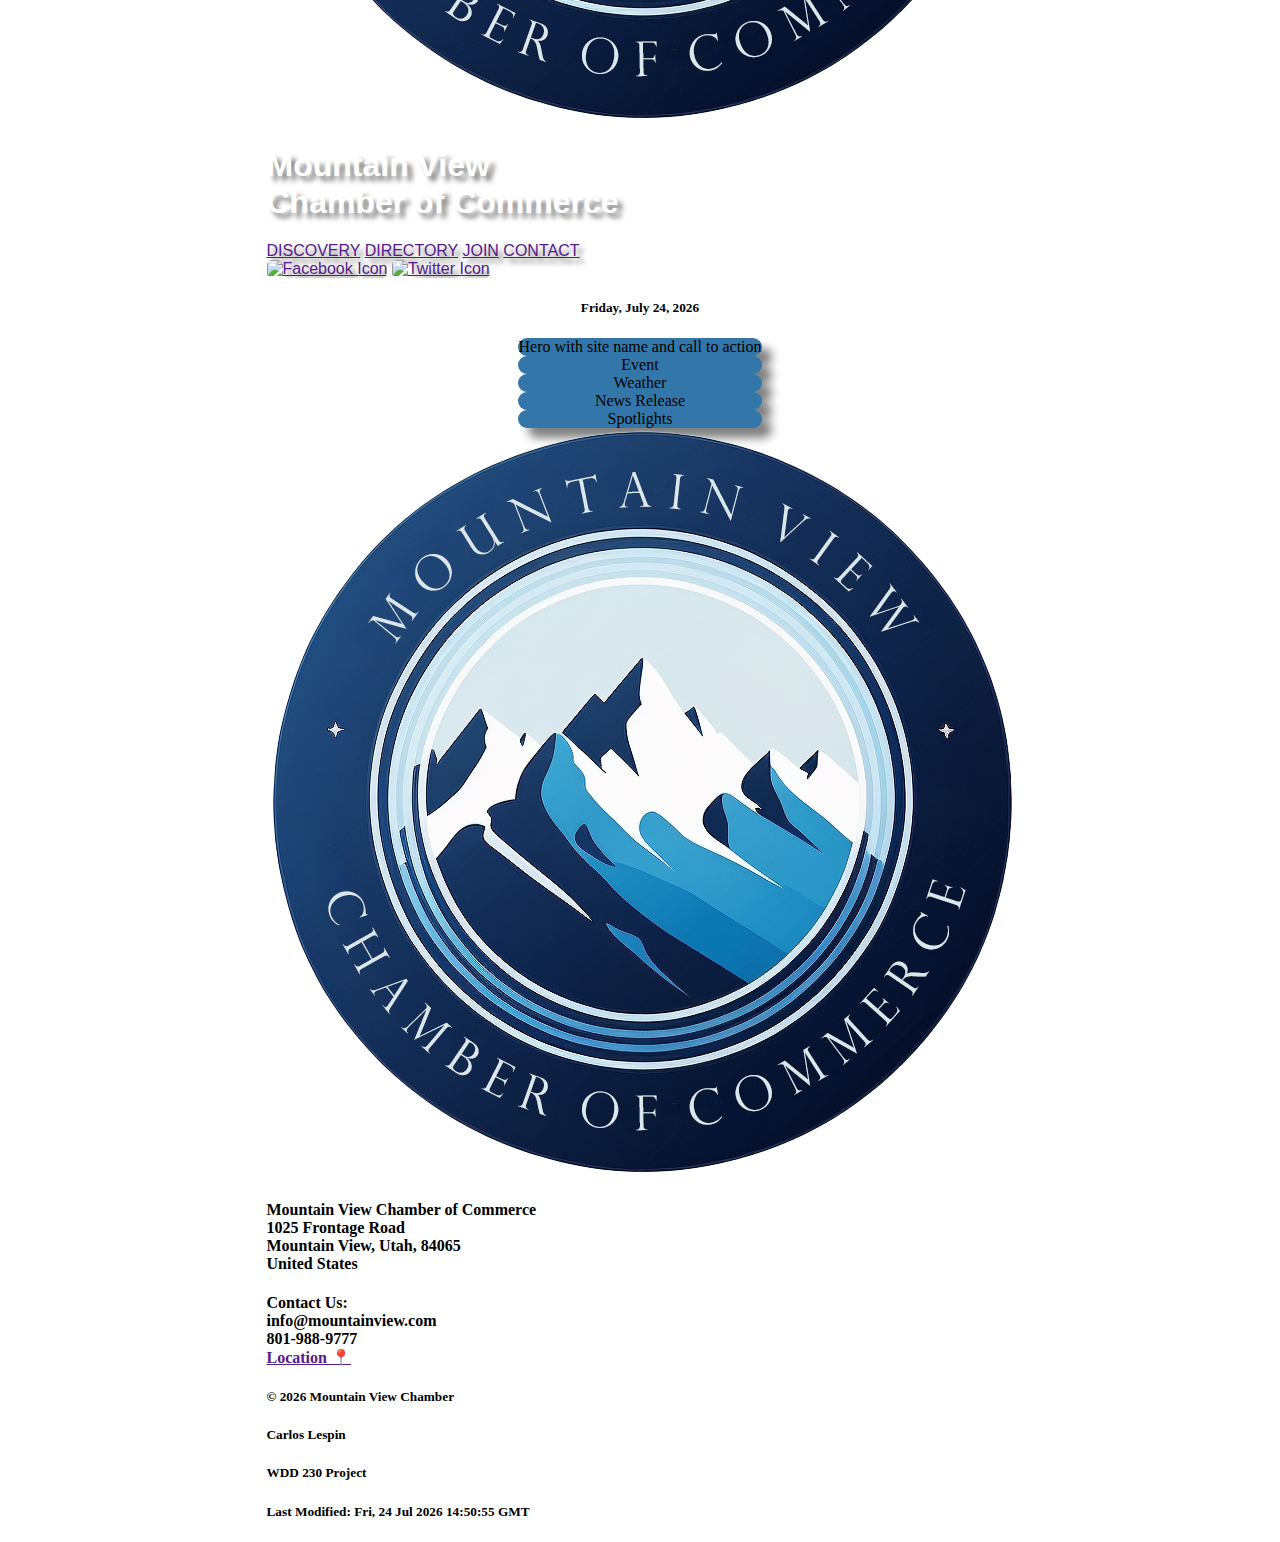
==== chamber/index.html @ de6dbce8 "alot" ====
<!DOCTYPE html>
<html lang="en">
<head>
    <meta charset="UTF-8">
    <meta http-equiv="X-UA-Compatible" content="IE=edge">
    <meta name="viewport" content="width=device-width, initial-scale=1.0">
    <title>Document</title>
    <link rel="stylesheet" href="/styles/style.css">
</head>
<body>
<header>



    <div class="logo">
        <img class="logo-icon" src="images/chamberofcommercelogo.png" alt="Mountain View Chamber of Commerce Logo">
        <div id="logo-text"><h1>Mountain View <br>Chamber of Commerce</h1></div>
    </div>

    <nav>
        <a class="nav-link" href="">DISCOVERY</a>
        <a class="nav-link" href="">DIRECTORY</a>
        <a class="nav-link" href="">JOIN</a>
        <a class="nav-link" href="">CONTACT</a>
    </nav>

    <div id="social-media-links">
        <a href=""><img class="social-media-icon" src="/images/facebook.png" alt="Facebook Icon"></a>
        <a href=""><img class="social-media-icon" src="/images/linkedin.png" alt="Twitter Icon"></a>
    </div>








</header>

<h5 id="current-date"> Something</h5>

<main>
    
    <div class="main-container">
        <div class="box" id="box1">Hero with site name and call to action</div>
        <div class="box" id="box2">Event</div>
        <div class="box" id="box3">Weather</div>
        <div class="box" id="box4">News Release</div>
        <div class="box" id="box5">Spotlights</div>
    </div>

</main>

<footer>


    <div class="footer-top">

        <div id="address-container">
            <img id="address-icon" class="logo-icon" src="images/chamberofcommercelogo.png" alt="Mountain View Chamber of Commerce Logo">
            <h4 id="address-text">Mountain View Chamber of Commerce<br>
            1025 Frontage Road <br>Mountain View, Utah, 84065<br>United States</h4>
        </div>

        <h4 id="contact-info">
            Contact Us:<br>info@mountainview.com<br>801-988-9777<br><a href="">Location 📍</a> 
        </h4>

    </div>

    <div class="footer-bottom">
            <h5 id="footer-copyright">Copyright belonging to Mountain View Chamber</h5>
            <h5 id="footer-author">Carlos Lespin</h5>
            <h5 id="project-title">WDD 230 Project</h5>
            <h5 id="last-modified">DATE</h5>
    </div>

</footer>



    
</body>
<script src="scripts/index.js"></script>
</html>
---- styles/style.css ----
body {
    display: flex;
    justify-content: center;
    flex-direction: column;
    align-items: center;
    height: 100vh;
  }

img {
    border-radius: 5px;
}

.box {

    display: flex;
    align-items: center;
    justify-content: space-around;
    border-radius: 25px;
    box-shadow: 10px 10px 10px rgba(0, 0, 0, .5);
    background-color: #3377AA;
}

.header-box {
    display: flex;
    align-items: center;
    justify-content: space-around;
    border-radius: 25px;
    padding: 75px; 
    width: 350px;
    height: 25px; 
}

header {
    font-family: Verdana, Geneva, Tahoma, sans-serif;
    color: white;
    text-shadow: 5px 5px 5px rgba(0, 0, 0, .5);
}


.assignments {
    display: flex;
    flex-direction: column;
}

.list {
    font-family: monospace;
}


.footer-box {
    display: flex;
    align-items: center;
    justify-content: center;
    flex-direction: column;
    border-radius: 25px;
    background-color: #3377AA;
    padding: 75px; 
    width: 350px;
    height: 15px; 
    
}



  #student_name {   
    display: flex;
  }


  hr {
    height:1px;
    width: 450px;
    background-color: black;
}
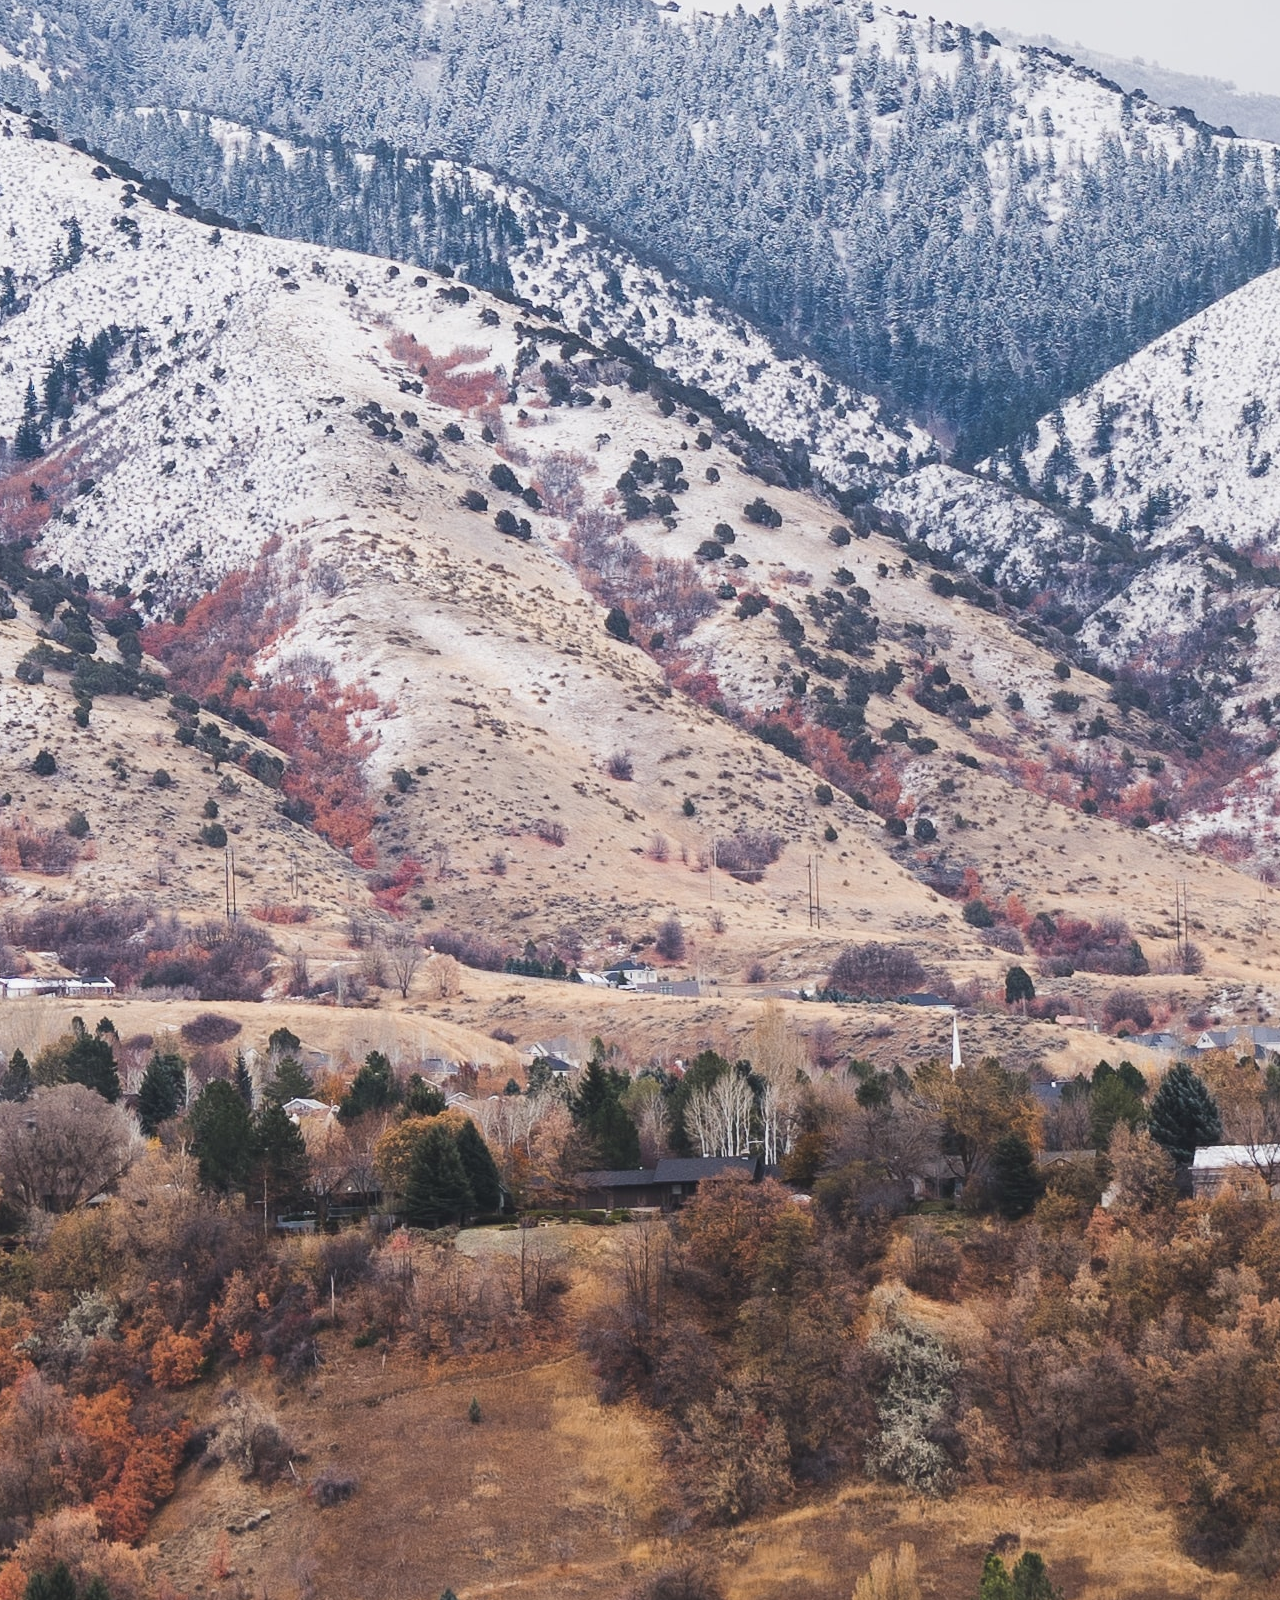
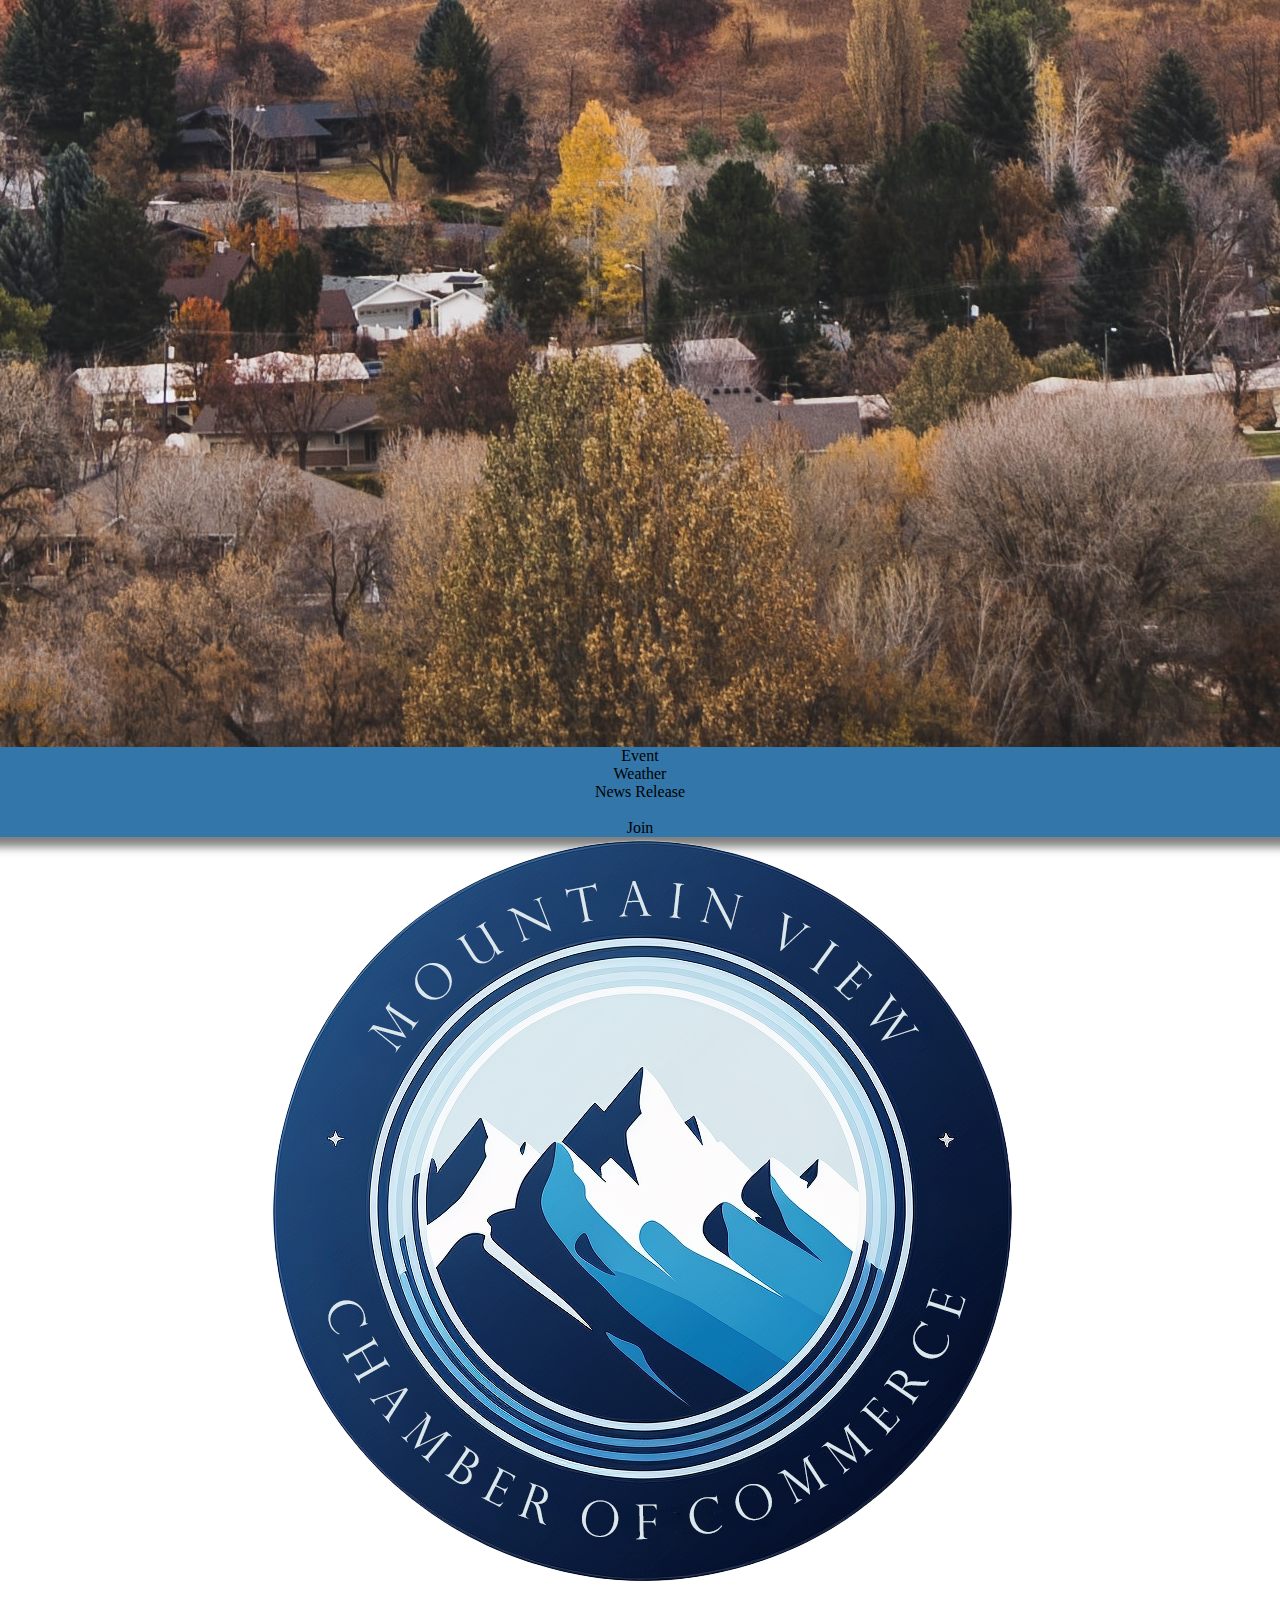
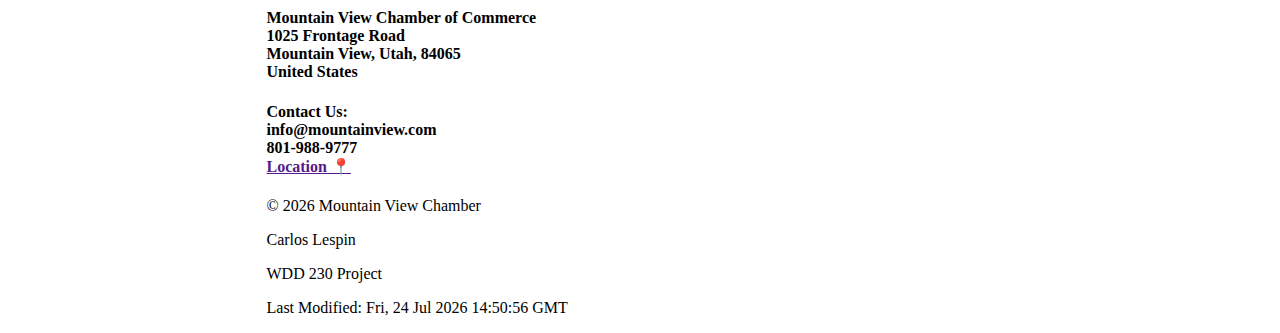
==== commit 780193dd: "update" ====
--- a/chamber/index.html
+++ b/chamber/index.html
@@ -43,11 +43,19 @@
 <main>
     
     <div class="main-container">
-        <div class="box" id="box1">Hero with site name and call to action</div>
+        <div class="box" id="box1">Hero with site name and call to action
+            <img id="hero-pic" src="images/valley.jpg" alt="Picture of Utah Valley by Courtney Smith">
+        </div>
         <div class="box" id="box2">Event</div>
         <div class="box" id="box3">Weather</div>
         <div class="box" id="box4">News Release</div>
-        <div class="box" id="box5">Spotlights</div>
+        <div class="box" id="box5">Spotlights
+            <div class="spotlight box">Spotlight 1</div>
+            <div class="spotlight box">Spotlight 2</div>
+            <div class="spotlight box">Spotlight 3</div>
+        </div>
+        <div class="box" id="box6">Join</div>
+        
     </div>
 
 </main>
@@ -64,16 +72,16 @@
         </div>
 
         <h4 id="contact-info">
-            Contact Us:<br>info@mountainview.com<br>801-988-9777<br><a href="">Location 📍</a> 
+            Contact Us:<br>info@mountainview.com<br>801-988-9777<br><a id="location-link" href="">Location 📍</a> 
         </h4>
 
     </div>
 
     <div class="footer-bottom">
-            <h5 id="footer-copyright">Copyright belonging to Mountain View Chamber</h5>
-            <h5 id="footer-author">Carlos Lespin</h5>
-            <h5 id="project-title">WDD 230 Project</h5>
-            <h5 id="last-modified">DATE</h5>
+            <p id="footer-copyright">Copyright belonging to Mountain View Chamber</p>
+            <p id="footer-author">Carlos Lespin</p>
+            <p id="project-title">WDD 230 Project</p>
+            <p id="last-modified">DATE</p>
     </div>
 
 </footer>
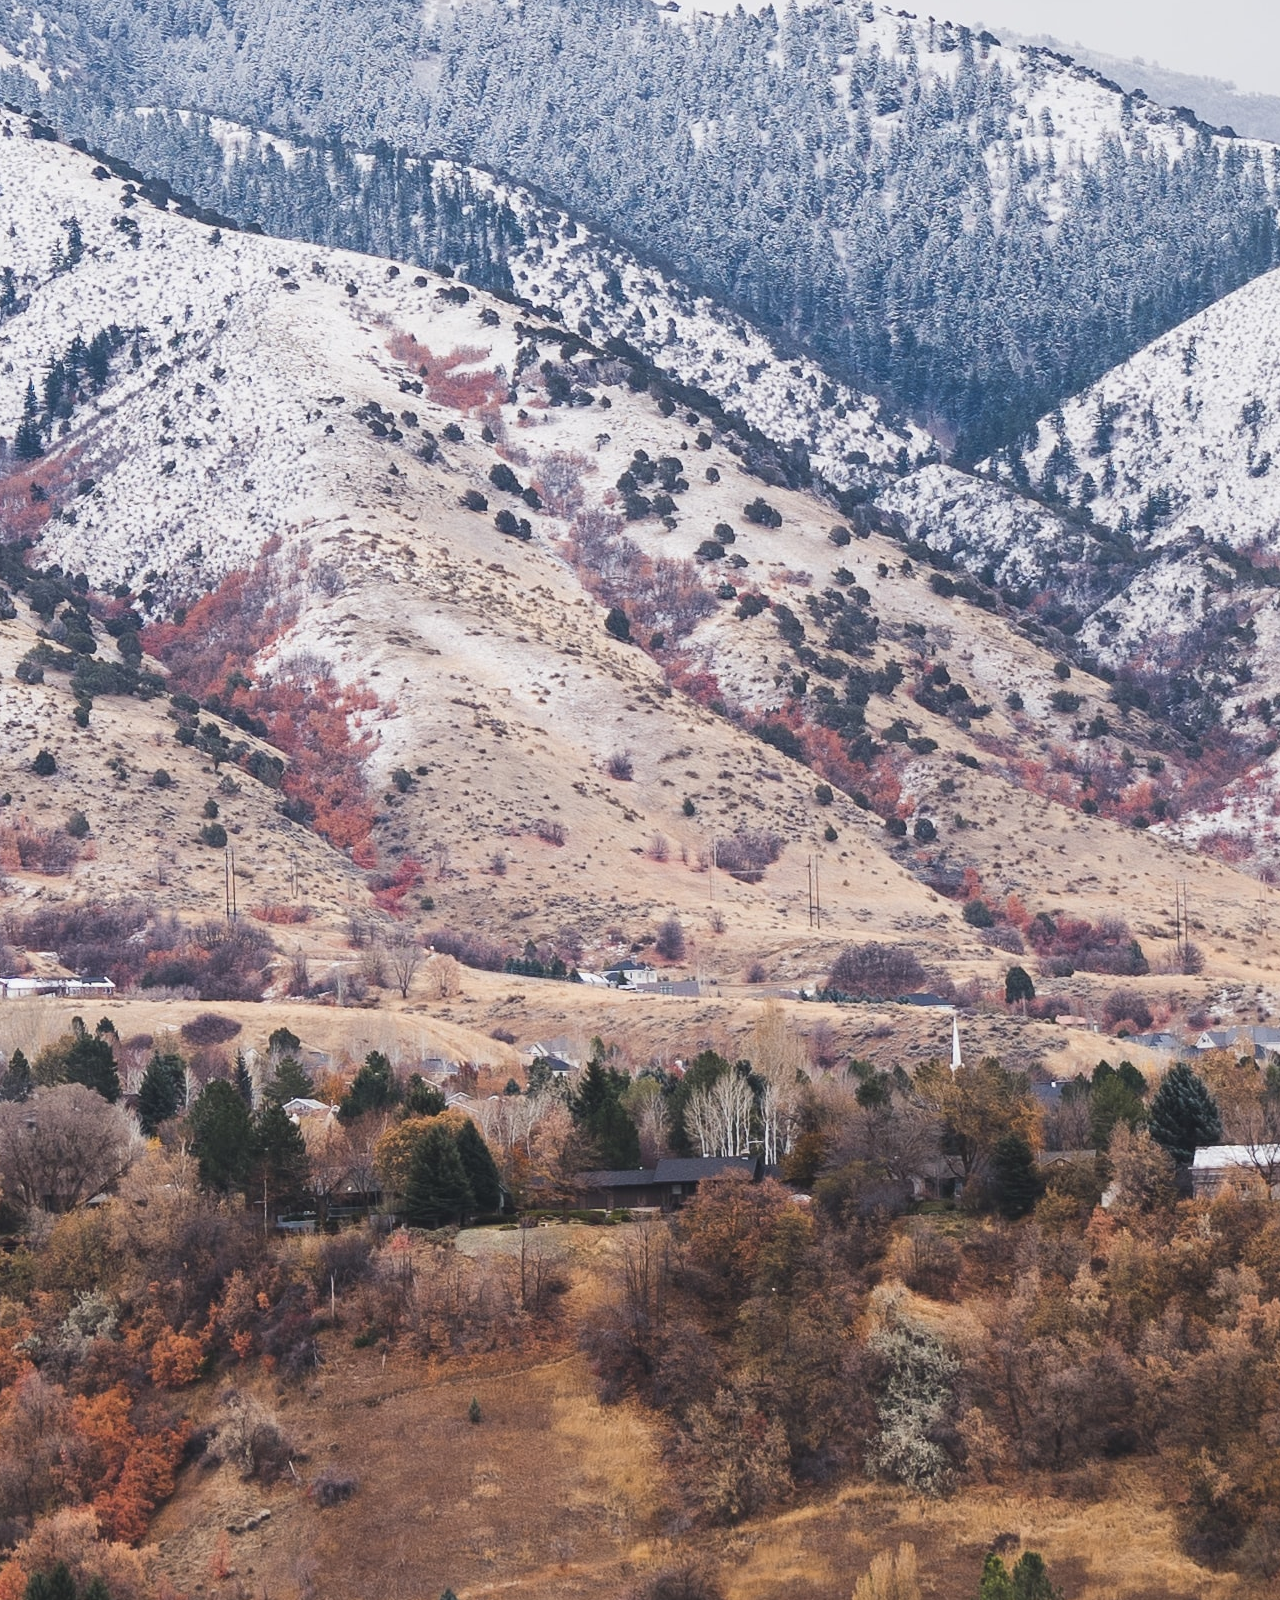
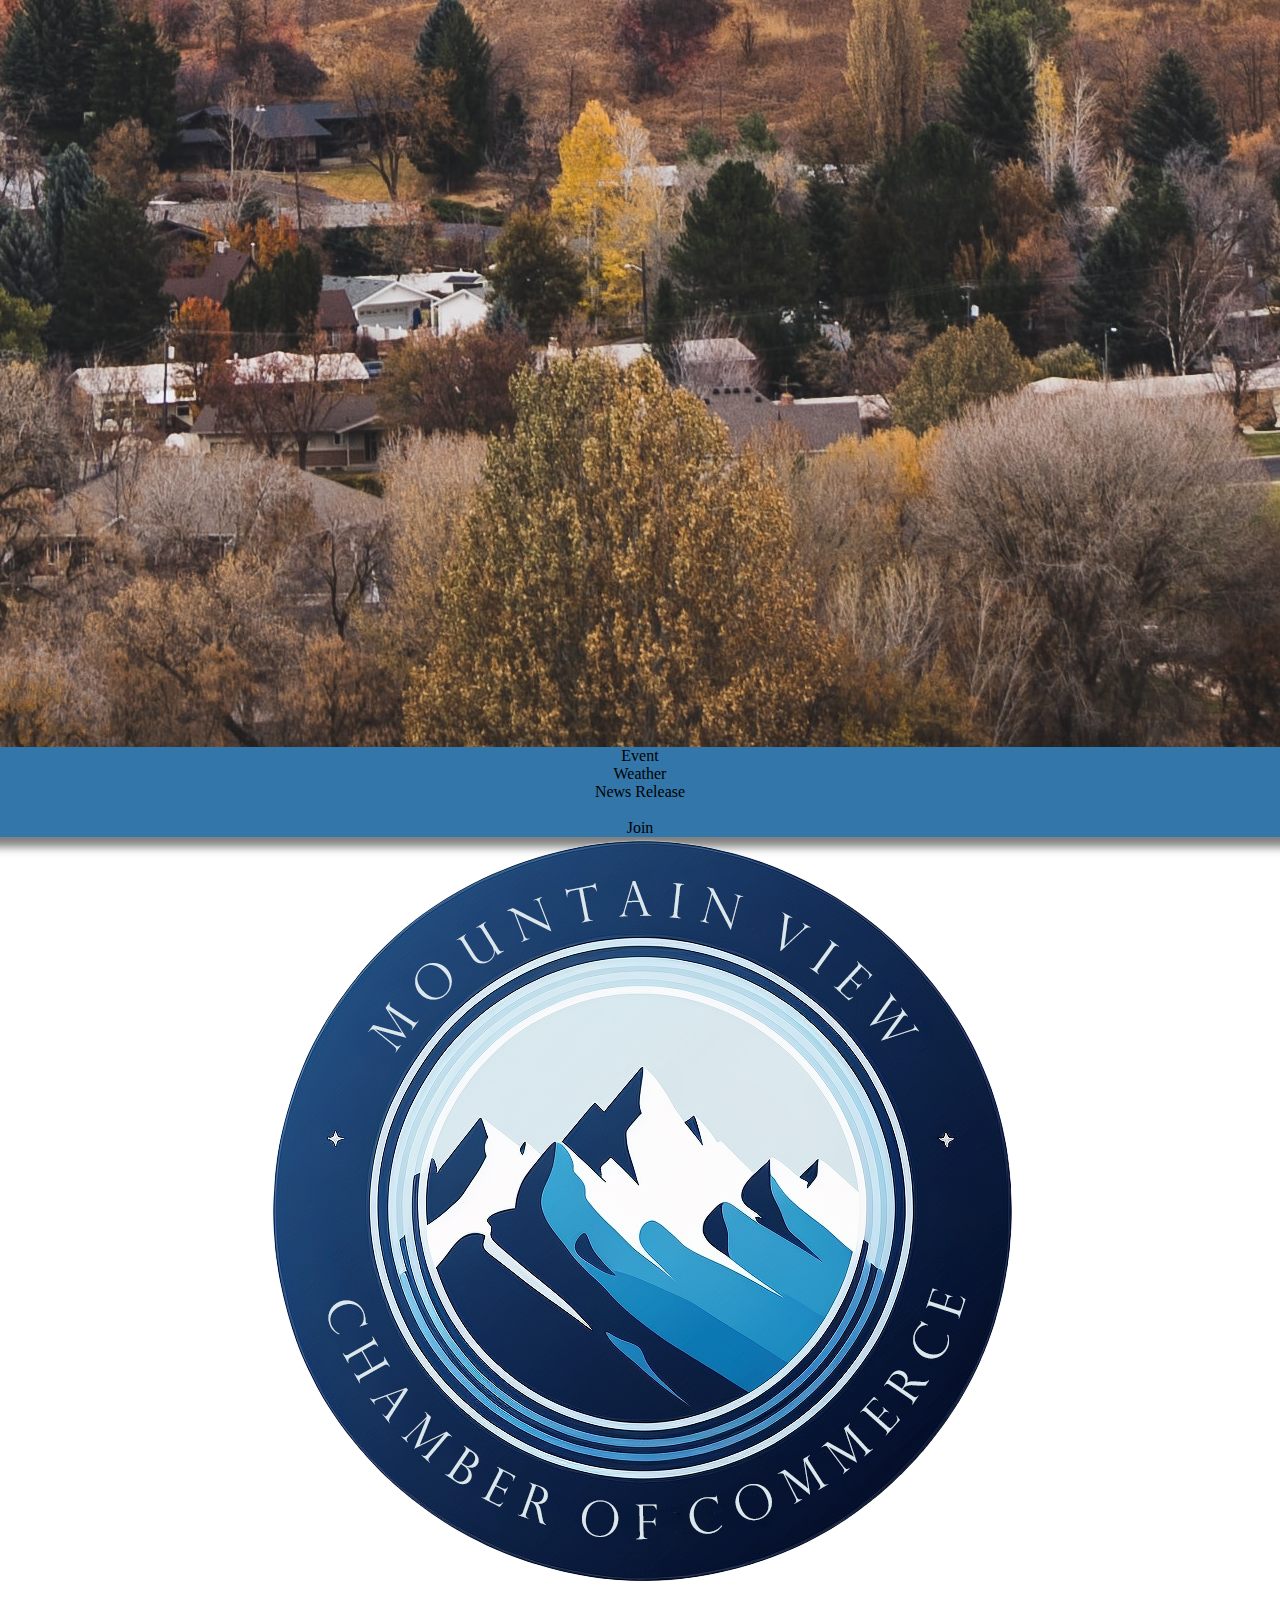
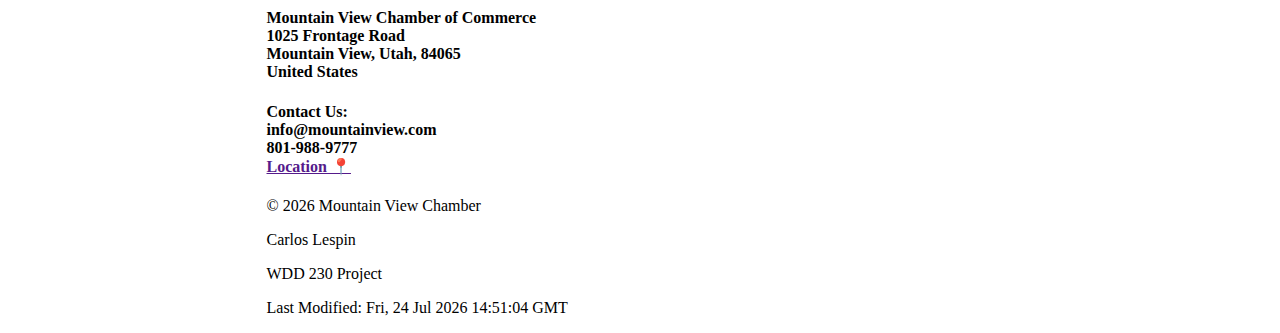
==== commit 4e2a9135: "lesson5 complete" ====
--- a/chamber/index.html
+++ b/chamber/index.html
@@ -1,17 +1,19 @@
 <!DOCTYPE html>
 <html lang="en">
+
+
 <head>
     <meta charset="UTF-8">
     <meta http-equiv="X-UA-Compatible" content="IE=edge">
     <meta name="viewport" content="width=device-width, initial-scale=1.0">
-    <title>Document</title>
+    <title>Mountain View Chamber</title>
     <link rel="stylesheet" href="/styles/style.css">
 </head>
-<body>
-<header>
 
 
+<body>
 
+<header>
     <div class="logo">
         <img class="logo-icon" src="images/chamberofcommercelogo.png" alt="Mountain View Chamber of Commerce Logo">
         <div id="logo-text"><h1>Mountain View <br>Chamber of Commerce</h1></div>
@@ -28,12 +30,6 @@
         <a href=""><img class="social-media-icon" src="/images/facebook.png" alt="Facebook Icon"></a>
         <a href=""><img class="social-media-icon" src="/images/linkedin.png" alt="Twitter Icon"></a>
     </div>
-
-
-
-
-
-
 
 
 </header>
@@ -88,7 +84,7 @@
 
 
 
-    
+<script src="scripts/index.js"></script>
 </body>
-<script src="scripts/index.js"></script>
+
 </html>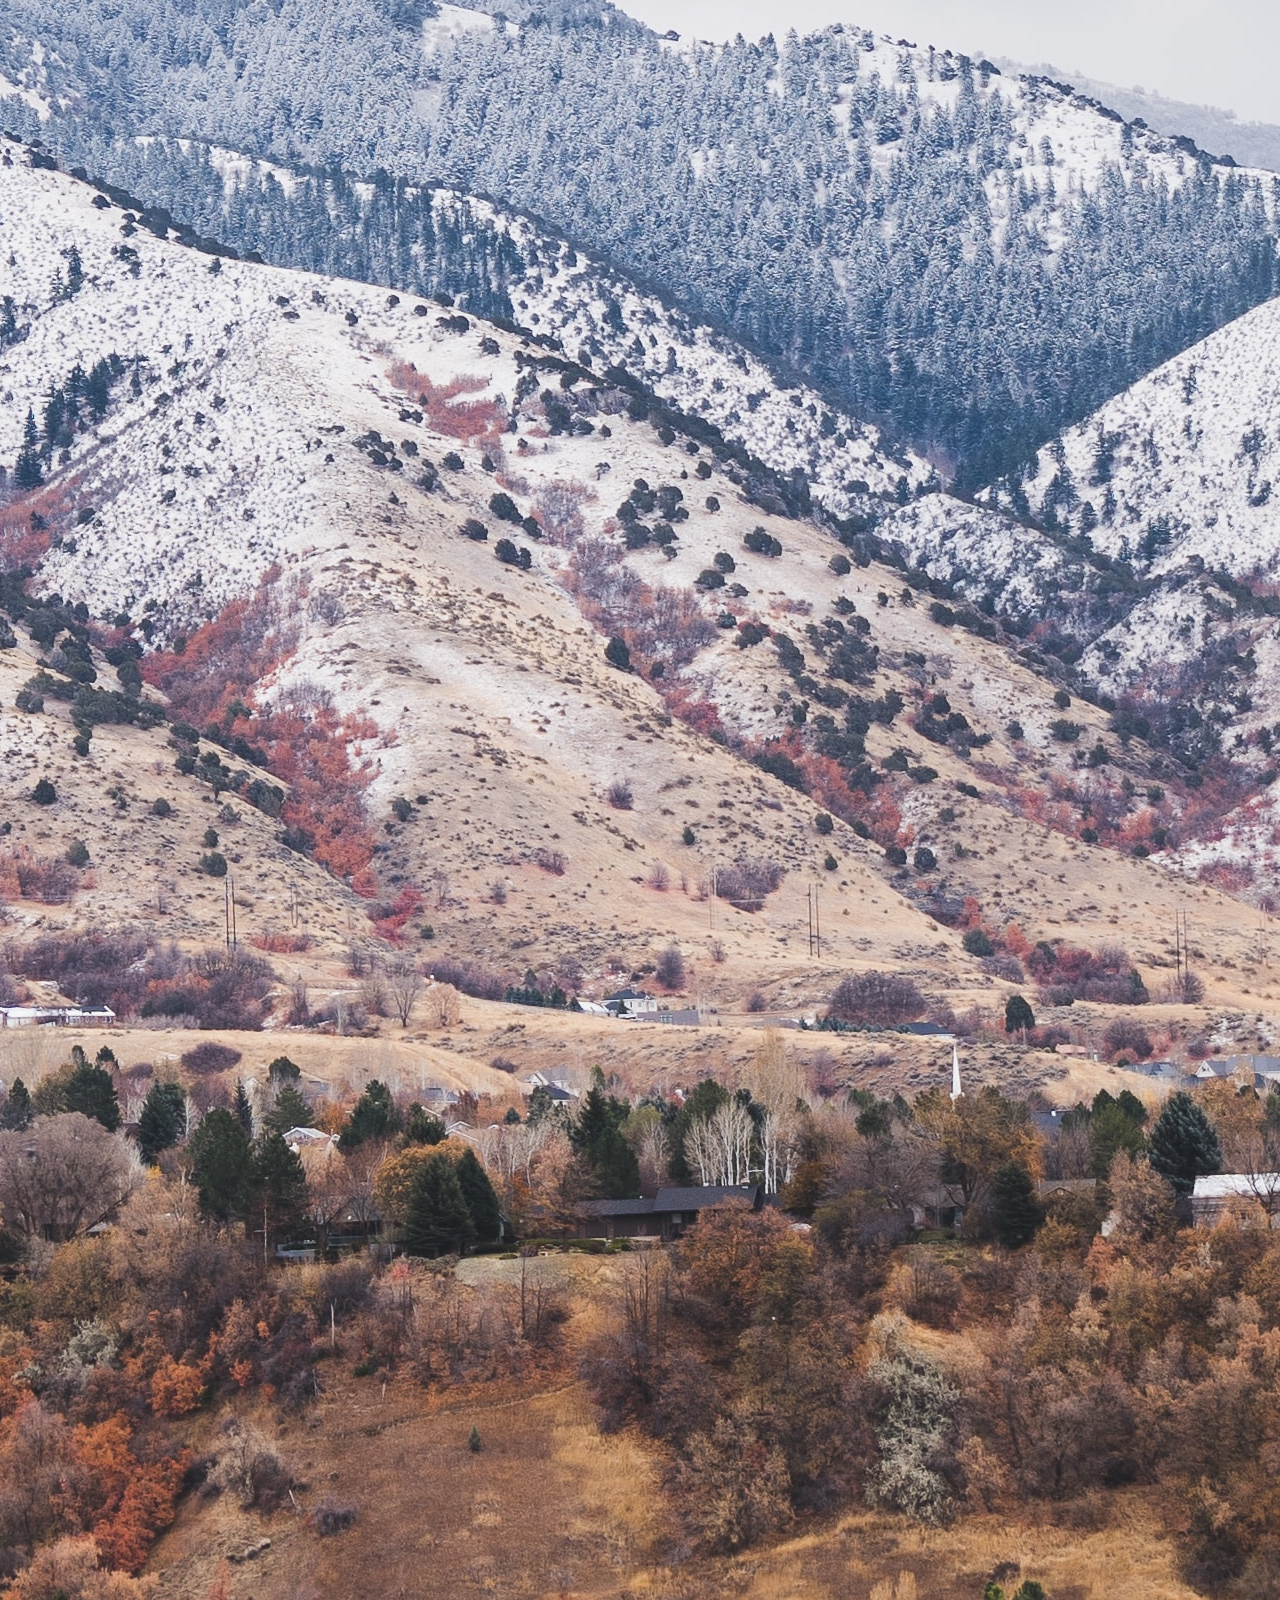
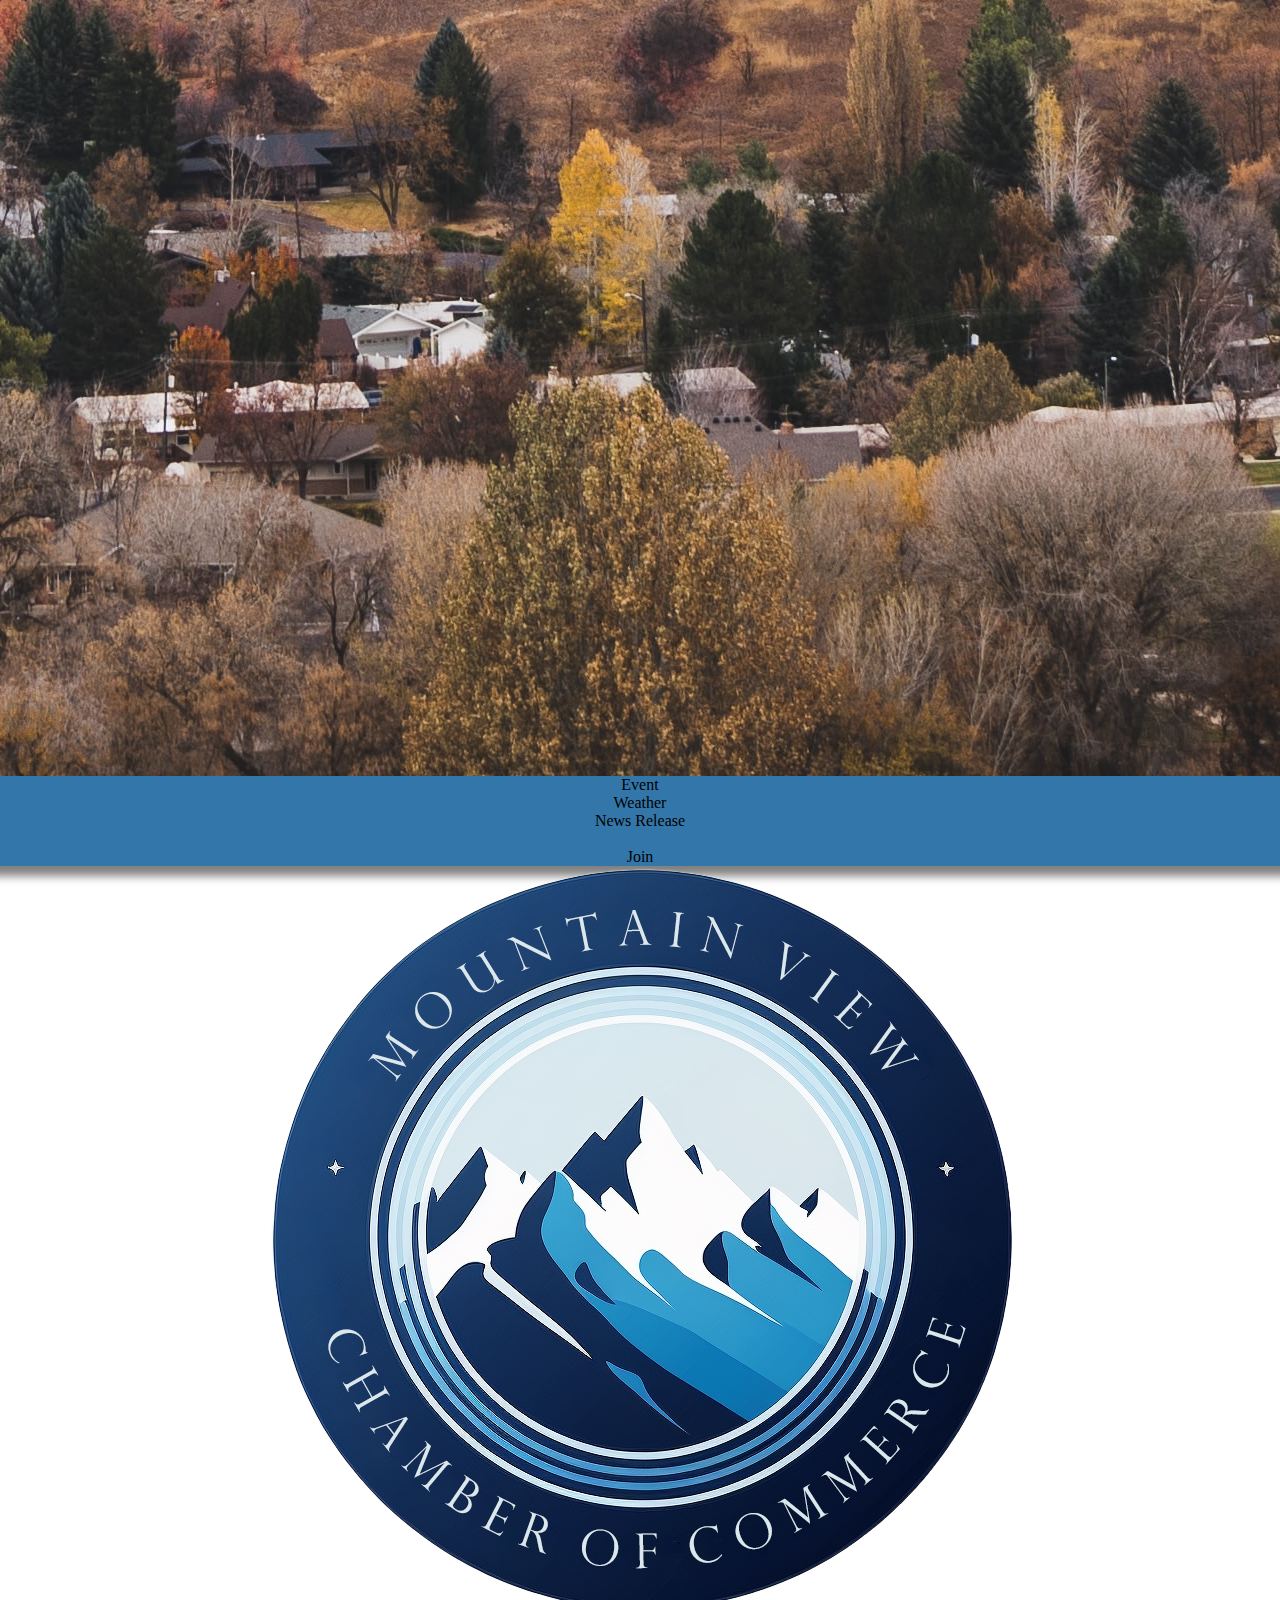
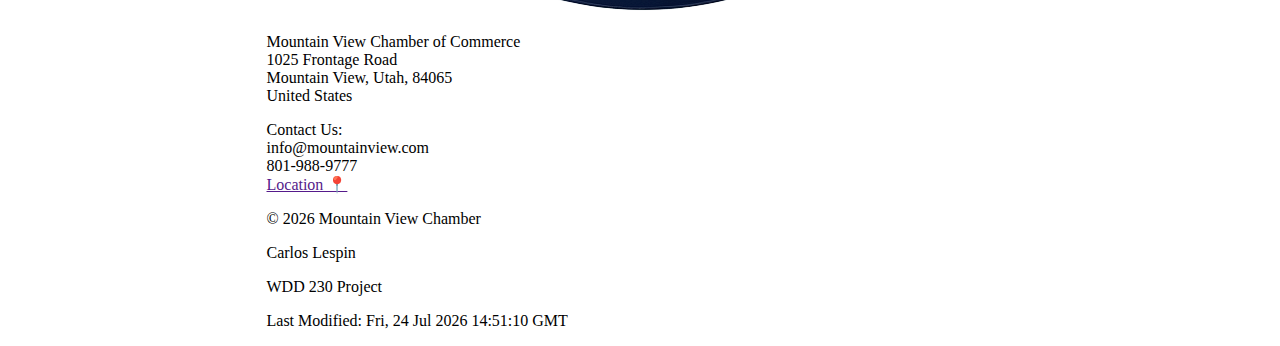
==== commit 34c2d02e: "update to chamber with hamburger" ====
--- a/chamber/index.html
+++ b/chamber/index.html
@@ -13,44 +13,48 @@
 
 <body>
 
+
 <header>
     <div class="logo">
         <img class="logo-icon" src="images/chamberofcommercelogo.png" alt="Mountain View Chamber of Commerce Logo">
         <div id="logo-text"><h1>Mountain View <br>Chamber of Commerce</h1></div>
     </div>
 
-    <nav>
-        <a class="nav-link" href="">DISCOVERY</a>
-        <a class="nav-link" href="">DIRECTORY</a>
-        <a class="nav-link" href="">JOIN</a>
-        <a class="nav-link" href="">CONTACT</a>
+    <nav> 
+        <ul class="nav-menu">
+            <li class="nav-item"><a class="nav-link" href="#">DISCOVERY</a></li>
+            <li class="nav-item"><a class="nav-link" href="#">DIRECTORY</a></li>
+            <li class="nav-item"><a class="nav-link" href="#">JOIN</a></li>
+            <li class="nav-item"><a class="nav-link" href="#">CONTACT</a></li>
+        </ul>
+        <div class="hamburger">
+            <span class="bar"></span>
+            <span class="bar"></span>
+            <span class="bar"></span>
+        </div> 
     </nav>
-
-    <div id="social-media-links">
-        <a href=""><img class="social-media-icon" src="/images/facebook.png" alt="Facebook Icon"></a>
-        <a href=""><img class="social-media-icon" src="/images/linkedin.png" alt="Twitter Icon"></a>
-    </div>
+</header>
 
 
-</header>
+<p id="current-date">Something</p>
 
-<h5 id="current-date"> Something</h5>
+<p id="announcement">Today is a great day!</p>
 
 <main>
     
     <div class="main-container">
-        <div class="box" id="box1">Hero with site name and call to action
+        <div class="box" id="hero">Hero with site name and call to action
             <img id="hero-pic" src="images/valley.jpg" alt="Picture of Utah Valley by Courtney Smith">
         </div>
-        <div class="box" id="box2">Event</div>
-        <div class="box" id="box3">Weather</div>
-        <div class="box" id="box4">News Release</div>
-        <div class="box" id="box5">Spotlights
-            <div class="spotlight box">Spotlight 1</div>
-            <div class="spotlight box">Spotlight 2</div>
-            <div class="spotlight box">Spotlight 3</div>
+        <div class="box" id="event-section">Event</div>
+        <div class="box" id="weather-section">Weather</div>
+        <div class="box" id="new-release-section">News Release</div>
+        <div class="box" id="spotlight-section">Spotlights
+            <div class="spotlight box" id="spotlight1">Spotlight 1</div>
+            <div class="spotlight box" id="spotlight2">Spotlight 2</div>
+            <div class="spotlight box" id="spotlight3">Spotlight 3</div>
         </div>
-        <div class="box" id="box6">Join</div>
+        <div class="box" id="join-section">Join</div>
         
     </div>
 
@@ -63,13 +67,13 @@
 
         <div id="address-container">
             <img id="address-icon" class="logo-icon" src="images/chamberofcommercelogo.png" alt="Mountain View Chamber of Commerce Logo">
-            <h4 id="address-text">Mountain View Chamber of Commerce<br>
-            1025 Frontage Road <br>Mountain View, Utah, 84065<br>United States</h4>
+            <p id="address-text">Mountain View Chamber of Commerce<br>
+            1025 Frontage Road <br>Mountain View, Utah, 84065<br>United States</p>
         </div>
 
-        <h4 id="contact-info">
+        <p id="contact-info">
             Contact Us:<br>info@mountainview.com<br>801-988-9777<br><a id="location-link" href="">Location 📍</a> 
-        </h4>
+        </p>
 
     </div>
 
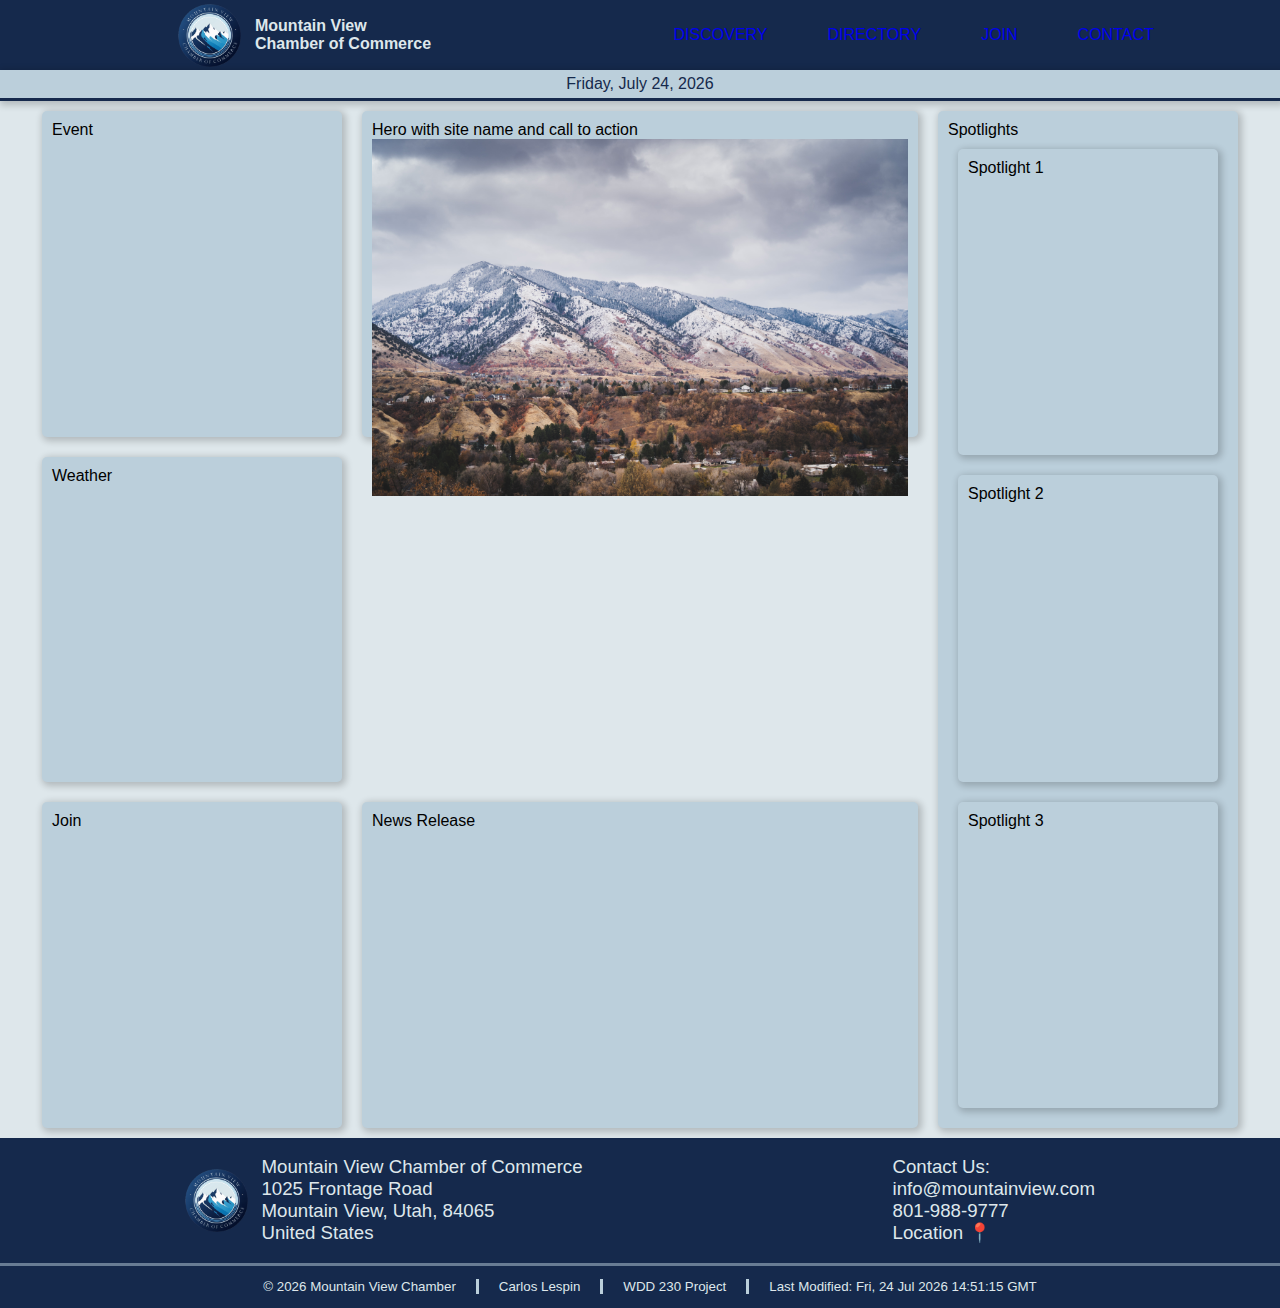
==== commit 70d197ed: "chamber" ====
--- a/chamber/index.html
+++ b/chamber/index.html
@@ -7,7 +7,7 @@
     <meta http-equiv="X-UA-Compatible" content="IE=edge">
     <meta name="viewport" content="width=device-width, initial-scale=1.0">
     <title>Mountain View Chamber</title>
-    <link rel="stylesheet" href="/styles/style.css">
+    <link rel="stylesheet" href="styles/style.css">
 </head>
 
 
--- a/chamber/styles/style.css
+++ b/chamber/styles/style.css
@@ -0,0 +1,476 @@
+html, body {
+    background-color: rgb(222, 231, 235);
+    padding: 0;
+    margin: 0;
+}
+
+
+
+p, h1 {
+    color: rgb(222, 231, 235);
+    font-family: Arial, Helvetica, sans-serif;
+}
+
+
+header {
+    width: 100%;
+    background-color: rgb(21, 41, 76);
+    display: flex;
+    justify-content: space-evenly;
+    align-items: center;
+}
+
+
+li {
+    list-style: none;
+}
+
+
+.logo {
+    width: 45vmin;
+    display: flex;
+    justify-content: center;
+    align-items: center;
+}
+
+.logo-icon {
+    height: 7vmin;
+}
+
+#logo-text {
+    padding-left: 1.5vmin;
+    font-size: 6pt;
+}
+
+
+nav{
+    min-height: 70px;
+    width: auto;
+    display: flex;
+    justify-content: space-between;
+    align-items: center;
+    padding: 0 24px;
+}
+
+.nav-menu {
+    display: flex;
+    justify-content: space-between;
+    align-items: center;
+    gap: 60px;
+}
+
+.nav-link {
+    transition: 0.7s ease;
+}
+
+.hamburger {
+    display: none;
+    cursor: pointer;
+}
+
+.bar {
+    display: block;
+    width: 25px;
+    height: 3px;
+    margin: 5px auto;
+    -webkit-transition: all 0.0s ease-in-out;
+    transition: all 0.0s ease-in-out;
+    background-color: white;
+}
+
+
+
+
+
+
+
+a:link {
+    font-family: Arial, Helvetica, sans-serif;
+    text-decoration: none;
+}
+
+a:visited {
+    text-decoration: none;
+    color: rgb(222, 231, 235);
+}
+
+a:hover {
+    color: rgb(170, 191, 203);
+    text-shadow: 2px 5px 2px rgba(0,0,0, .4);
+  }
+
+
+.social-media-icon {
+    width: 4vmin;
+}
+
+#social-media-links {
+    display: flex;
+    justify-content: space-around;
+    width: 15vmin
+}
+
+
+
+#current-date, #announcement{
+    display: flex;
+    color: rgb(21, 41, 76);
+    justify-content: center;
+    padding: 5px;
+    margin: 0;
+    border-bottom: solid;
+    background-color: rgb(187, 207, 219);
+    box-shadow: 2px 2px 7px 2px rgba(0, 0, 0, 0.2);
+}
+
+
+
+
+
+#hero-pic {
+    width: 100%;
+}
+
+footer {
+    color: rgb(222, 231, 235);
+    display: flex;
+    flex-direction: column;
+    background-color: rgb(21, 41, 76);
+    flex-shrink: 0;
+    padding-bottom: 0;
+    font-size: 14pt;
+}
+
+.footer-top {
+    display: flex;
+    justify-content: space-around;
+    padding-left: 30px;
+    padding-right: 30px;
+}
+
+.footer-bottom {
+    
+    display: flex;
+    justify-content: center;
+    width: 100%;
+    border-width: 1px;
+    border-top: solid;
+    border-color: rgba(187, 207, 219, .5);
+    margin: 0;
+}
+
+#address-container{
+    display: flex;
+    align-items: center;
+    justify-content: center;
+}
+
+#address-text{
+    padding-left: 1.5vmin;
+}
+
+
+#footer-copyright, #footer-author, #project-title {
+    font-size: 10pt;
+    font-family: Arial, Helvetica, sans-serif;
+    color: rgb(222, 231, 235);
+    display: flex;
+    border-right: solid;
+    border-color: rgb(187, 207, 219);
+    padding-left: 20px;
+    padding-right: 20px;
+}
+
+#last-modified {
+    font-size: 10pt;
+    font-family: Arial, Helvetica, sans-serif;
+    color: rgb(222, 231, 235);
+    padding-left: 20px;
+}
+
+
+main {
+    display: flex;
+    justify-content: center;
+}
+
+
+#title {
+    display: flex;
+    flex-direction: column;
+    align-items: start;
+    column-gap: 5px;
+}
+
+
+.box {
+    font-family: Arial, Helvetica, sans-serif;
+    background-color: rgb(187, 207, 219);
+    margin: 10px;
+    padding: 10px;
+    border-style: solid;
+    border-width: 0px;
+    border-color: rgb(21, 41, 76);
+    border-radius: 5px;
+    box-shadow: 2px 2px 7px 2px rgba(0, 0, 0, 0.2);
+}
+
+.box:hover {
+    background-color: rgb(170, 191, 203);
+}
+
+#contact-info {
+    text-align: start;
+}
+
+
+.main-container {
+    
+    display: grid;
+    justify-content: center;
+
+    grid-template-columns: 25% 45% 25%;
+    grid-template-rows: 27vmax 27vmax 27vmax; 
+
+}
+
+#hero-section {
+    grid-column-start: 2;
+    grid-column-end: 2;
+    grid-row-start: 1;
+    grid-row-end: 3;
+}
+
+#event-section {
+    grid-column-start: 1;
+    grid-column-end: 2;
+    grid-row-start: 1;
+    grid-row-end: 2;
+}
+
+#weather-section {
+    grid-column-start: 1;
+    grid-column-end: 2;
+    grid-row-start: 2;
+    grid-row-end: 3;
+}
+
+#new-release-section {
+    grid-column-start: 2;
+    grid-column-end: 2;
+    grid-row-start: 3;
+    grid-row-end: 3;
+}
+
+#spotlight-section {
+    grid-column-start: 3;
+    grid-column-end: 3;
+    grid-row-start: 1;
+    grid-row-end: 4;
+    display:flex;
+    flex-direction: column;
+}
+
+#join-section {
+    grid-column-start: 1;
+    grid-column-end: 1;
+    grid-row-start: 3;
+    grid-row-end: 3;
+}
+
+.spotlight {
+    height: 100%;
+}
+
+
+
+
+
+
+
+
+
+
+  @media(max-width:1024px){
+
+    /* Hamburger Menu */
+
+    .hamburger{
+        display: block;
+    }
+    
+    .hamburger.active .bar:nth-child(2){
+        opacity: 0;
+    }
+    
+    .hamburger.active .bar:nth-child(1){
+        transform: translateY(8px) rotate(45deg);
+    }
+    
+    .hamburger.active .bar:nth-child(3){
+        transform: translateY(-8px) rotate(-45deg);
+    }
+
+    .nav-menu {
+        position: fixed;
+        left: -150%;
+        top: 50px;
+        gap: 0;
+        flex-direction: column;
+        background-color: rgb(21, 41, 76);
+        width: 100%;
+        text-align: center;
+        transition: 0.0s;
+    }
+
+    .nav-item {
+        margin: 16px 0;
+    }
+
+    .nav-menu.active{
+        left: 0;
+    }
+
+    /* Hamburger Menu */
+
+    #spotlight3 {
+        display: none;
+    }
+
+
+
+    .main-container {
+        display: grid;
+        grid-template-columns: 25% 40% 30%;
+        grid-template-rows: 27vmax 27vmax 27vmax 27vmax 27vmax; 
+    }
+
+    #hero-section {
+        grid-column-start: 1;
+        grid-column-end: 4;
+        grid-row-start: 1;
+        grid-row-end: 1;
+    }
+
+    #new-release-section {
+        grid-column-start: 1;
+        grid-column-end: 4;
+        grid-row-start: 2;
+        grid-row-end: 2;
+    }
+
+    #event-section {
+        grid-column-start: 1;
+        grid-column-end: 3;
+        grid-row-start: 5;
+        grid-row-end: 5;
+    }
+
+    #spotlight-section {
+        grid-column-start: 1;
+        grid-column-end: 4;
+        grid-row-start: 3;
+        grid-row-end: 3;
+    }
+
+    
+    
+    #weather-section {
+        grid-column-start: 3;
+        grid-column-end: 3;
+        grid-row-start: 5;
+        grid-row-end: 5;
+    }
+    
+
+    #spotlight-section {
+        grid-column-start: 1;
+        grid-column-end: 4;
+        grid-row-start: 3;
+        grid-row-end: 3;
+        display:flex;
+        flex-direction: column;
+    }
+    
+    #join-section {
+        grid-column-start: 1;
+        grid-column-end: 4;
+        grid-row-start: 4;
+        grid-row-end: 4;
+    }
+
+
+
+}
+
+
+
+@media screen and (max-width: 667px) {
+
+    footer {
+        font-family: Arial, Helvetica, sans-serif
+    }
+
+    .main-container {
+        display: flex;
+        flex-direction: column;
+    }
+
+    #spotlight3 {
+        display: none;
+    }
+
+    #join-section {
+        display: none;
+    }
+
+    .footer-top {
+        display: flex;
+        flex-direction: column;
+        align-items: center;
+    }
+
+    #address-container {
+        display: flex;
+        flex-direction: column;
+        padding: 2vmin;
+    }
+
+    #contact-info, #address-text {
+        text-align: center;
+    }
+
+    .footer-bottom {
+        display: flex;
+        flex-direction: column;
+        align-items: center;
+    }
+
+    #footer-copyright, #footer-author, #project-title, #last-modified {
+        font-size: 2.5vmin;
+        border-right: none;
+    }
+  }
+
+
+
+
+
+    
+
+
+
+
+
+
+
+
+
+
+  
+
+
+
+
+
+ 
